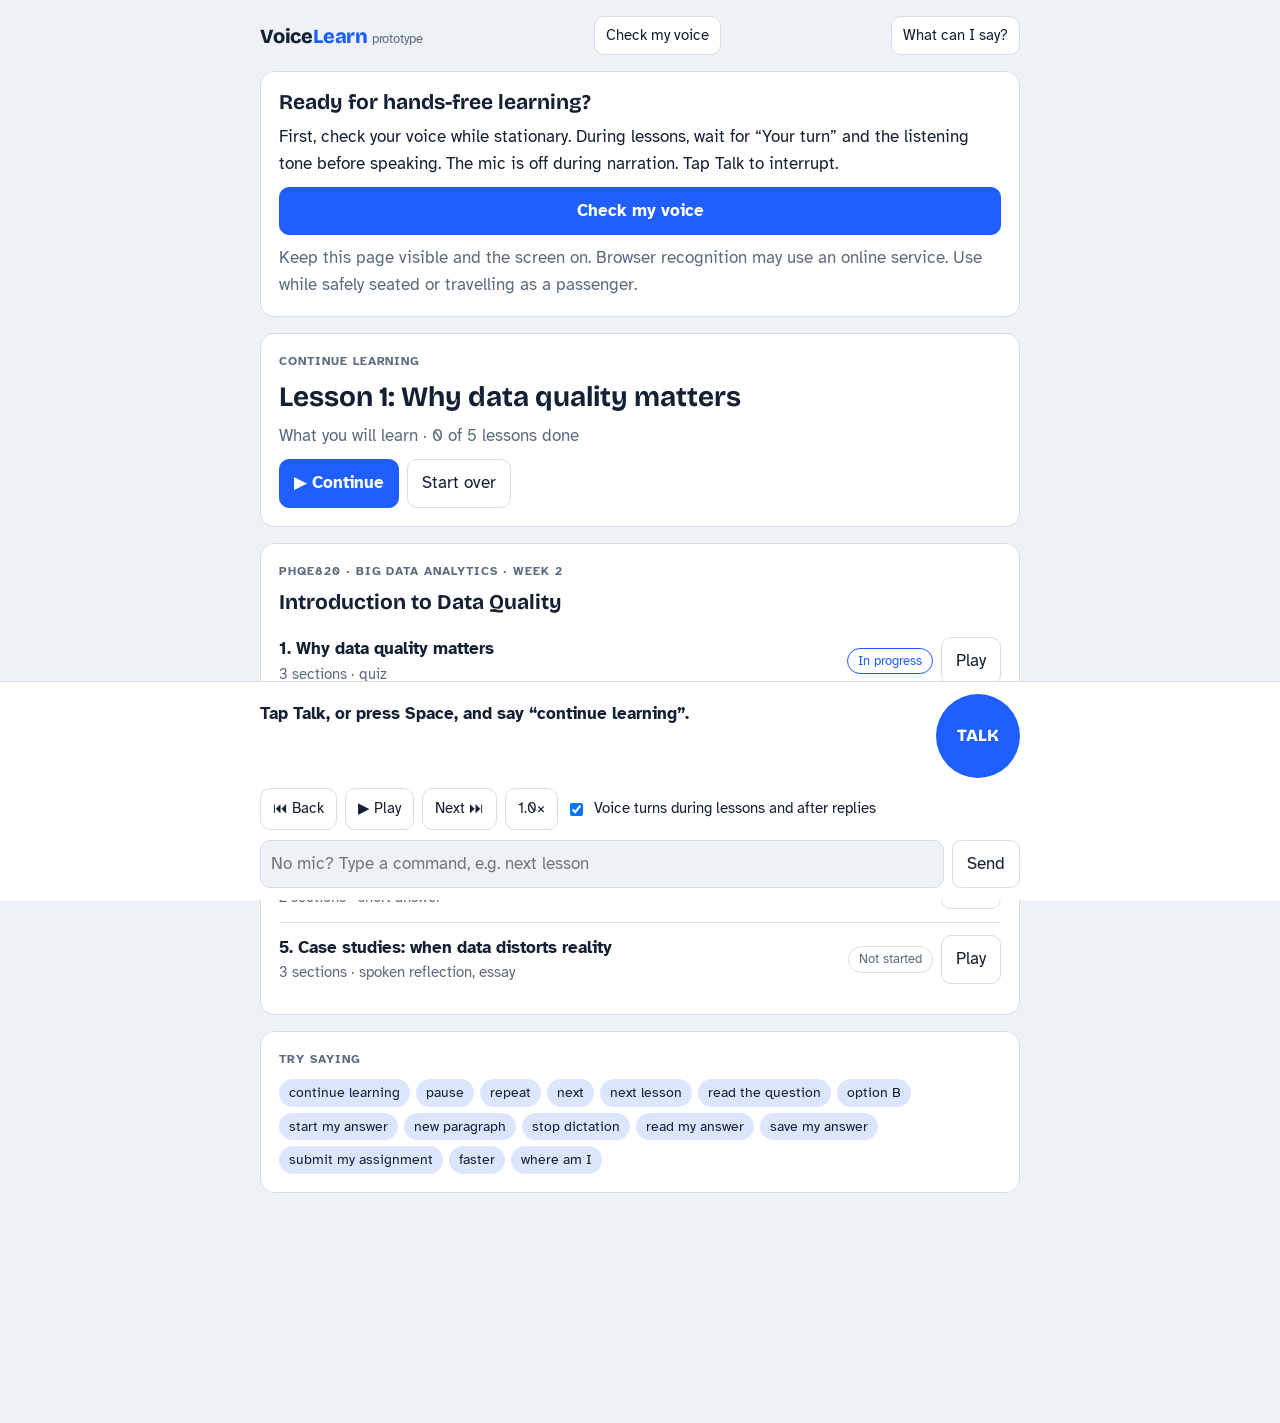
==== index.html @ 9cc75305 "Add files via upload" ====
<!doctype html>
<html lang="en">
<head>
<meta charset="utf-8">
<meta name="viewport" content="width=device-width,initial-scale=1,viewport-fit=cover">
<title>VoiceLearn Prototype</title>
<link rel="stylesheet" href="https://fonts.googleapis.com/css2?family=Atkinson+Hyperlegible:wght@400;700&family=Bricolage+Grotesque:opsz,wght@12..96,600;12..96,800&display=swap">
<link rel="stylesheet" href="scenes.css?v=2">
<style>
/* Layout: one column of content, a fixed "voice dock" at the bottom that owns the mic. */
:root{
  --bg:#EEF2F6; --surface:#FFFFFF; --ink:#142033; --muted:#5B6B82; --line:#D5DDE7;
  --accent:#1F5EFF; --accent-ink:#FFFFFF; --live:#D93A40; --ok:#1E8E5A; --bad:#C4372F; --hl:#DCE6FF;
  --display:"Bricolage Grotesque",system-ui,sans-serif; --body:"Atkinson Hyperlegible",system-ui,sans-serif;
}
@media (prefers-color-scheme:dark){:root:not([data-theme="light"]){
  --bg:#0D131C; --surface:#151D29; --ink:#E8EEF6; --muted:#93A3B8; --line:#263245;
  --accent:#6C9BFF; --accent-ink:#0D131C; --live:#FF6369; --ok:#3DD68C; --bad:#FF7A70; --hl:#1E2C4A; color-scheme:dark}}
:root[data-theme="dark"]{
  --bg:#0D131C; --surface:#151D29; --ink:#E8EEF6; --muted:#93A3B8; --line:#263245;
  --accent:#6C9BFF; --accent-ink:#0D131C; --live:#FF6369; --ok:#3DD68C; --bad:#FF7A70; --hl:#1E2C4A; color-scheme:dark}
*{box-sizing:border-box}
html,body{margin:0}
body{background:var(--bg);color:var(--ink);font:17px/1.55 var(--body);padding:0 16px 230px}
[hidden]{display:none!important}
header{display:flex;align-items:center;justify-content:space-between;gap:12px;max-width:760px;margin:0 auto;padding-block:16px}
.brand{font:800 20px var(--display);letter-spacing:-.01em;cursor:pointer}
.brand span{color:var(--accent)}
main{max-width:760px;margin:0 auto;display:grid;gap:16px}
h1,h2{font-family:var(--display);text-wrap:balance;margin:0;line-height:1.15}
h1{font-size:28px} h2{font-size:21px}
.eyebrow{font-size:12px;text-transform:uppercase;letter-spacing:.08em;color:var(--muted);font-weight:700}
.card{background:var(--surface);border:1px solid var(--line);border-radius:14px;padding:18px;display:grid;gap:10px;min-width:0}
.muted{color:var(--muted)}
button{font:inherit;cursor:pointer;border-radius:10px;border:1px solid var(--line);background:var(--surface);color:var(--ink);padding:10px 14px}
button.primary{background:var(--accent);color:var(--accent-ink);border-color:var(--accent);font-weight:700}
button:focus-visible{outline:3px solid var(--accent);outline-offset:2px}
.row{display:flex;flex-wrap:wrap;gap:8px;align-items:center}
.lesson{display:flex;justify-content:space-between;gap:12px;align-items:center;padding:12px 0;border-top:1px solid var(--line)}
.lesson:first-child{border-top:0}
.pill{font-size:13px;padding:2px 10px;border-radius:99px;border:1px solid var(--line);color:var(--muted);white-space:nowrap}
.pill.done{color:var(--ok);border-color:var(--ok)}
.pill.now{color:var(--accent);border-color:var(--accent)}
/* Player = video mode: the stage fills the screen, the dock shrinks to one row of controls. */
.player{position:relative}
.player .stage{height:max(340px,calc(100dvh - 330px))}
.player .resume{position:absolute;left:50%;bottom:22px;transform:translateX(-50%);width:auto;z-index:5;box-shadow:0 10px 40px rgba(0,0,0,.5)}
body[data-view="player"] #voiceSetup{display:none}
body[data-view="player"] .typed,body[data-view="player"] .transport label{display:none}
body[data-view="player"] .status{white-space:nowrap;overflow:hidden;text-overflow:ellipsis;font-size:15px}
body[data-view="player"] .talk{width:68px;height:68px}
body[data-view="player"]{padding-bottom:170px}
header button{padding:7px 11px;font-size:15px}
.cc{min-height:3.2em;font-size:18px;line-height:1.45;text-align:center;color:var(--ink);padding-inline:8px;text-wrap:balance}
.script span{transition:background .2s}
.script span.on{background:var(--hl);border-radius:4px}
.opts{display:grid;gap:8px}
.opts button{text-align:left;display:flex;gap:10px}
.opts b{font-family:var(--display);color:var(--accent)}
.opts button.right{border-color:var(--ok);box-shadow:inset 0 0 0 1px var(--ok)}
.opts button.wrong{border-color:var(--bad);box-shadow:inset 0 0 0 1px var(--bad)}
select{font:inherit;max-width:100%;padding:10px;border-radius:8px;color:var(--ink);background:var(--surface)}
header{flex-wrap:wrap}
textarea{width:100%;min-height:200px;font:inherit;color:var(--ink);background:var(--bg);border:1px solid var(--line);border-radius:10px;padding:12px;resize:vertical}
.interim{color:var(--muted);font-style:italic;min-height:1.5em}
.chips{display:flex;flex-wrap:wrap;gap:6px}
.chips span{font-size:14px;padding:3px 10px;border-radius:99px;background:var(--hl)}
.confirm{border:2px solid var(--accent)}
.resume{font-size:22px;padding:18px;width:100%}
/* Voice dock */
.dock{position:fixed;left:0;right:0;bottom:0;background:var(--surface);border-top:1px solid var(--line);padding:12px 16px calc(12px + env(safe-area-inset-bottom,0px))}
.dock-in{max-width:760px;margin:0 auto;display:grid;grid-template-columns:1fr auto;gap:10px 16px;align-items:center}
.status{font-weight:700;min-width:0}
.heard{color:var(--muted);font-size:15px;min-height:1.4em;overflow-wrap:anywhere}
.talk{grid-row:span 2;width:84px;height:84px;border-radius:50%;background:var(--accent);color:var(--accent-ink);border:0;display:grid;place-items:center;font-weight:800;font-family:var(--display)}
.talk.live{background:var(--live);animation:pulse 1.2s infinite}
.talk.dict{background:var(--live)}
@keyframes pulse{50%{box-shadow:0 0 0 12px color-mix(in srgb,var(--live) 25%,transparent)}}
@media (prefers-reduced-motion:reduce){.talk.live{animation:none}}
.transport{grid-column:1/-1;display:flex;flex-wrap:wrap;gap:8px}
.transport button{padding:8px 12px;font-size:15px}
.typed{grid-column:1/-1;display:flex;gap:8px}
.typed input{flex:1;min-width:0;font:inherit;padding:8px 10px;border-radius:10px;border:1px solid var(--line);background:var(--bg);color:var(--ink)}
.warn{border-color:var(--bad);color:var(--bad)}
</style>
</head>
<body>
<header>
  <div class="brand" id="brand">Voice<span>Learn</span> <small class="muted" style="font:400 13px var(--body)">prototype</small></div>
  <button id="voiceSetup">Check my voice</button><button id="help">What can I say?</button>
</header>
<main id="main"></main>

<div class="dock">
  <div class="dock-in">
    <div class="status" id="status" role="status" aria-live="polite">Tap Talk, or press Space, and say “continue learning”.</div>
    <button class="talk" id="talk" aria-label="Talk">TALK</button>
    <div class="heard" id="heard"></div>
    <div class="transport">
      <button id="bPrev">⏮ Back</button>
      <button id="bPlay">▶ Play</button>
      <button id="bNext">Next ⏭</button>
      <button id="bRate">1.0×</button>
      <label class="row" style="font-size:15px"><input type="checkbox" id="autoL"> Voice turns during lessons and after replies</label>
    </div>
    <form class="typed" id="typed"><input id="typedIn" placeholder="No mic? Type a command, e.g. next lesson"><button>Send</button></form>
  </div>
</div>

<script src="course.js"></script>
<script src="scenes.js?v=1"></script>
<script src="app.js?v=5"></script>
</body>
</html>
---- scenes.css ----
/* Lesson stage: a "video frame" that builds each section's visual in time with the narration,
   gliding (scrolling) to the newest item. Deliberately dark in both themes, like a video player. */
.stage{
  --st-bg:#0B1426; --st-panel:#13203A; --st-panel2:#182A4A; --st-ink:#EAF0FA; --st-muted:#8EA0BD; --st-line:#24365A;
  --st-accent:#6C9BFF; --st-warm:#FFB84D; --st-bad:#FF6B6B; --st-good:#3DD68C;
  position:relative; height:clamp(360px,62vh,680px); overflow:hidden; border-radius:16px;
  background:radial-gradient(120% 80% at 80% 0%,#16264A 0%,var(--st-bg) 60%); color:var(--st-ink);
  font-family:var(--body,system-ui,sans-serif); isolation:isolate;
}
.stage::before{content:"";position:absolute;inset:0;z-index:-1;opacity:.35;
  background-image:linear-gradient(var(--st-line) 1px,transparent 1px),linear-gradient(90deg,var(--st-line) 1px,transparent 1px);
  background-size:36px 36px;mask-image:linear-gradient(#000,transparent 85%)}
.st-cap{position:absolute;top:12px;left:14px;right:14px;z-index:3;display:flex;justify-content:space-between;gap:10px;
  font-size:12px;letter-spacing:.08em;text-transform:uppercase;color:var(--st-muted);font-weight:700;pointer-events:none}
.st-cap b{color:var(--st-accent)}
.st-cap span:first-child{min-width:0;white-space:nowrap;overflow:hidden;text-overflow:ellipsis}
.st-fade{position:absolute;left:0;right:0;height:56px;z-index:2;pointer-events:none}
.st-fade.t{top:0;height:72px;background:linear-gradient(var(--st-bg) 45%,transparent)}
.st-fade.b{bottom:0;background:linear-gradient(transparent,var(--st-bg))}
.st-track{position:absolute;left:0;right:0;top:0;padding:56px 18px 40vh;display:grid;gap:34px;
  transition:transform 1.1s cubic-bezier(.22,.8,.2,1);will-change:transform}
.st-bar{position:absolute;left:0;bottom:0;height:3px;background:var(--st-accent);z-index:3;transition:width .6s ease;width:0}

/* reveal */
.st-beat,.st-it{opacity:0;transform:translateY(22px);transition:opacity .7s ease,transform .8s cubic-bezier(.22,.8,.2,1)}
.st-beat.in,.st-it.in{opacity:1;transform:none}
.st-beat.dim{opacity:.38}
.st-beat.in .st-it:not(.in){opacity:0}

/* type */
.st-kicker{font-size:13px;letter-spacing:.12em;text-transform:uppercase;color:var(--st-accent);font-weight:700}
.st-h{font-family:var(--display,system-ui);font-weight:800;font-size:clamp(28px,6.5vw,46px);line-height:1.05;margin:6px 0 0;text-wrap:balance}
.st-sub{color:var(--st-muted);margin-top:8px;font-size:17px}
.st-quote{font-family:var(--display,system-ui);font-weight:800;font-size:clamp(26px,6vw,40px);line-height:1.12;text-wrap:balance}
.st-quote em{font-style:normal;color:var(--st-warm)}
.st-note{color:var(--st-muted);font-size:15px}

/* cards grid */
.st-cards{display:grid;grid-template-columns:repeat(auto-fit,minmax(150px,1fr));gap:12px}
.st-card{background:var(--st-panel);border:1px solid var(--st-line);border-radius:14px;padding:14px;display:grid;gap:6px;min-width:0}
.st-card .ic{width:34px;height:34px;border-radius:10px;display:grid;place-items:center;background:var(--st-panel2);color:var(--st-accent)}
.st-card .ic svg{width:20px;height:20px}
.st-card b{font-family:var(--display,system-ui);font-size:19px}
.st-card span{color:var(--st-muted);font-size:15px;line-height:1.35}
.st-card.in{border-color:var(--st-accent);box-shadow:0 0 0 1px var(--st-accent) inset}
.st-card.in.settled{border-color:var(--st-line);box-shadow:none}
.st-chips{display:flex;flex-wrap:wrap;gap:6px}
.st-chips i{font-style:normal;font-size:13px;padding:2px 9px;border-radius:99px;background:var(--st-panel2);color:var(--st-ink)}

/* numbered list (a real sequence) */
.st-list{display:grid;gap:12px;counter-reset:n}
.st-list .st-it{display:grid;grid-template-columns:44px 1fr;gap:12px;align-items:start}
.st-list .st-it::before{counter-increment:n;content:counter(n);font-family:var(--display,system-ui);font-weight:800;font-size:22px;
  width:44px;height:44px;border-radius:50%;display:grid;place-items:center;border:2px solid var(--st-accent);color:var(--st-accent)}
.st-list .st-it b{display:block;font-size:19px}
.st-list .st-it span{color:var(--st-muted);font-size:15px}

/* chain */
.st-chain{display:grid;gap:0}
.st-chain .st-it{background:var(--st-panel);border:1px solid var(--st-line);border-radius:12px;padding:12px 14px;font-weight:700}
.st-chain .st-it.bad{border-color:var(--st-bad);color:#FFD9D9}
.st-chain .arrow{height:30px;display:grid;place-items:center}
.st-chain .arrow svg{width:16px;height:30px;stroke:var(--st-bad);stroke-width:2.5;fill:none;stroke-dasharray:40;stroke-dashoffset:40;transition:stroke-dashoffset .6s .2s ease}
.st-chain .st-it.in + .arrow svg{stroke-dashoffset:0}

/* compare bars */
.st-compare{display:flex;align-items:flex-end;justify-content:center;gap:32px;height:220px;padding-top:10px}
.st-col{display:grid;justify-items:center;gap:8px;width:90px}
.st-col .bar{width:56px;border-radius:12px 12px 4px 4px;background:var(--st-panel2);height:0;transition:height 1.2s cubic-bezier(.22,.8,.2,1);position:relative}
.st-col .val{font-family:var(--display,system-ui);font-weight:800;font-size:26px;font-variant-numeric:tabular-nums}
.st-col .lab{color:var(--st-muted);font-size:14px;text-align:center}
.st-col.bad .bar{background:var(--st-bad)} .st-col.good .bar{background:var(--st-good)}

/* donut */
.st-donut{display:flex;gap:18px;align-items:center;flex-wrap:wrap}
.st-donut svg{width:150px;height:150px;transform:rotate(-90deg)}
.st-donut circle{fill:none;stroke-width:16}
.st-donut .trk{stroke:var(--st-panel2)} .st-donut .arc{stroke:var(--st-bad);stroke-linecap:round;transition:stroke-dashoffset 1.4s cubic-bezier(.22,.8,.2,1)}
.st-donut .big{font-family:var(--display,system-ui);font-weight:800;font-size:44px;color:var(--st-bad);font-variant-numeric:tabular-nums}

/* pair (A vs B) */
.st-pair{display:grid;grid-template-columns:1fr auto 1fr;gap:10px;align-items:center}
.st-pair .box{background:var(--st-panel);border:1px solid var(--st-line);border-radius:12px;padding:12px;min-width:0;overflow-wrap:anywhere}
.st-pair .box small{display:block;color:var(--st-muted);font-size:12px;text-transform:uppercase;letter-spacing:.08em}
.st-pair .rel{font-family:var(--display,system-ui);font-weight:800;font-size:34px;color:var(--st-bad)}

/* record card */
.st-record{font-family:ui-monospace,"JetBrains Mono",Consolas,monospace;background:var(--st-panel);border:1px solid var(--st-line);border-radius:12px;padding:14px;position:relative;font-size:15px;display:grid;gap:4px}
.st-record .bad{color:var(--st-bad);font-weight:700}
.st-stamp{position:absolute;right:12px;top:50%;transform:translateY(-50%) rotate(-10deg) scale(1.6);opacity:0;border:3px solid var(--st-bad);color:var(--st-bad);
  font:800 16px var(--display,system-ui);letter-spacing:.1em;padding:4px 10px;border-radius:8px;transition:all .5s cubic-bezier(.3,1.6,.5,1) .5s}
.in > .st-record .st-stamp,.st-record.in .st-stamp{opacity:1;transform:translateY(-50%) rotate(-10deg) scale(1)}

/* timeline */
.st-time{position:relative;height:90px}
.st-time .line{position:absolute;left:8%;right:8%;top:40px;height:3px;background:var(--st-line)}
.st-time .fill{position:absolute;left:8%;top:40px;height:3px;background:var(--st-warm);width:0;transition:width 2s ease .3s}
.in .st-time .fill{width:84%}
.st-time .pt{position:absolute;top:30px;width:22px;height:22px;border-radius:50%;background:var(--st-panel2);border:3px solid var(--st-warm)}
.st-time .lab{position:absolute;top:62px;font-size:13px;color:var(--st-muted);transform:translateX(-50%);white-space:nowrap}
.st-time .mid{position:absolute;top:6px;left:50%;transform:translateX(-50%);font:800 18px var(--display,system-ui);color:var(--st-warm)}

/* pipeline */
.st-pipe{position:relative;display:grid;gap:12px;padding-left:34px}
.st-pipe::before{content:"";position:absolute;left:13px;top:8px;bottom:8px;width:3px;background:var(--st-line)}
.st-pipe .prog{position:absolute;left:13px;top:8px;width:3px;background:var(--st-accent);height:0;transition:height .8s ease}
.st-pipe .st-it{position:relative;background:var(--st-panel);border:1px solid var(--st-line);border-radius:12px;padding:10px 12px}
.st-pipe .st-it::before{content:attr(data-n);position:absolute;left:-34px;top:8px;width:26px;height:26px;border-radius:50%;background:var(--st-bg);
  border:3px solid var(--st-line);display:grid;place-items:center;font:800 12px var(--display,system-ui);color:var(--st-muted);transition:all .4s}
.st-pipe .st-it.in::before{border-color:var(--st-accent);color:var(--st-ink);background:var(--st-accent)}
.st-pipe .st-it b{font-size:18px} .st-pipe .st-it span{display:block;color:var(--st-muted);font-size:14px}

/* mini charts */
.st-minis{display:grid;grid-template-columns:repeat(3,1fr);gap:10px}
.st-mini{background:var(--st-panel);border:1px solid var(--st-line);border-radius:12px;padding:10px;display:grid;gap:6px;min-width:0}
.st-mini small{color:var(--st-muted);font-size:12px}
.st-mini svg{width:100%;height:60px}
.st-mini .draw{fill:none;stroke:var(--st-warm);stroke-width:2.5;stroke-dasharray:300;stroke-dashoffset:300;transition:stroke-dashoffset 1.6s ease .2s}
.st-mini.in .draw{stroke-dashoffset:0}
.st-mini rect{transition:height .9s cubic-bezier(.22,.8,.2,1),y .9s cubic-bezier(.22,.8,.2,1)}

/* merge */
.st-merge{display:grid;grid-template-columns:1fr 60px 1fr;align-items:center;gap:6px}
.st-merge .srcs{display:grid;gap:8px}
.st-merge .src{background:var(--st-panel);border:1px solid var(--st-line);border-radius:10px;padding:8px 10px;font-weight:700;text-align:center}
.st-merge svg{width:60px;height:130px;fill:none;stroke:var(--st-accent);stroke-width:2;stroke-dasharray:120;stroke-dashoffset:120;transition:stroke-dashoffset 1s ease}
.st-merge.in svg{stroke-dashoffset:0}
.st-merge .out{background:var(--st-panel2);border:2px dashed var(--st-bad);border-radius:12px;padding:12px;text-align:center;font-weight:700}

/* formula */
.st-frac{display:grid;justify-items:center;gap:4px;font-family:var(--display,system-ui);font-weight:800;font-size:clamp(24px,6vw,34px)}
.st-frac hr{width:min(320px,80%);border:0;border-top:3px solid var(--st-ink);margin:2px 0}
.st-frac .tag{font:700 13px var(--body,system-ui);padding:2px 8px;border-radius:99px;margin-left:6px;vertical-align:middle;opacity:0;transition:opacity .5s .4s}
.st-frac .tag.down{background:var(--st-bad);color:#1a0505} .st-frac .tag.up{background:var(--st-warm);color:#1a1205}
.st-frac.show-tags .tag{opacity:1}
.st-vs{display:grid;grid-template-columns:1fr 1fr;gap:12px}
.st-vs .box{border-radius:14px;padding:14px;background:var(--st-panel);border:1px solid var(--st-line);display:grid;gap:4px;justify-items:start}
.st-vs .arr{font:800 40px var(--display,system-ui);line-height:1}
.st-vs .good .arr{color:var(--st-good)} .st-vs .bad .arr{color:var(--st-bad)}

/* route */
.st-route svg{width:100%;height:auto;display:block}
.st-route .path{fill:none;stroke:var(--st-line);stroke-width:4;stroke-linecap:round}
.st-route .live{fill:none;stroke:var(--st-accent);stroke-width:4;stroke-linecap:round;stroke-dasharray:6 10}
.st-route .dot{fill:var(--st-accent);transition:opacity .5s}
.st-route .gone{fill:none;stroke:var(--st-bad);stroke-width:2;stroke-dasharray:3 3}
.st-route.broken .dot.miss{opacity:0}

/* stack */
.st-stack{display:grid;gap:8px;max-width:420px;margin:0 auto;width:100%}
.st-stack .st-it{border-radius:12px;padding:14px;text-align:center;font-weight:800;font-family:var(--display,system-ui);font-size:19px}
.st-stack .top{background:var(--st-panel2);border:1px solid var(--st-line)}
.st-stack .base{background:var(--st-accent);color:#08122A;font-size:22px;padding:18px}
.st-stack .crown{background:transparent;border:2px solid var(--st-warm);color:var(--st-warm)}

.st-row{display:flex;flex-wrap:wrap;gap:10px}
@media (prefers-reduced-motion:reduce){.st-track,.st-beat,.st-it,.st-col .bar,.st-donut .arc,.st-time .fill{transition:none!important}}
@media (max-width:420px){.st-minis{grid-template-columns:1fr 1fr}.st-pair{grid-template-columns:1fr}.st-pair .rel{text-align:center}}
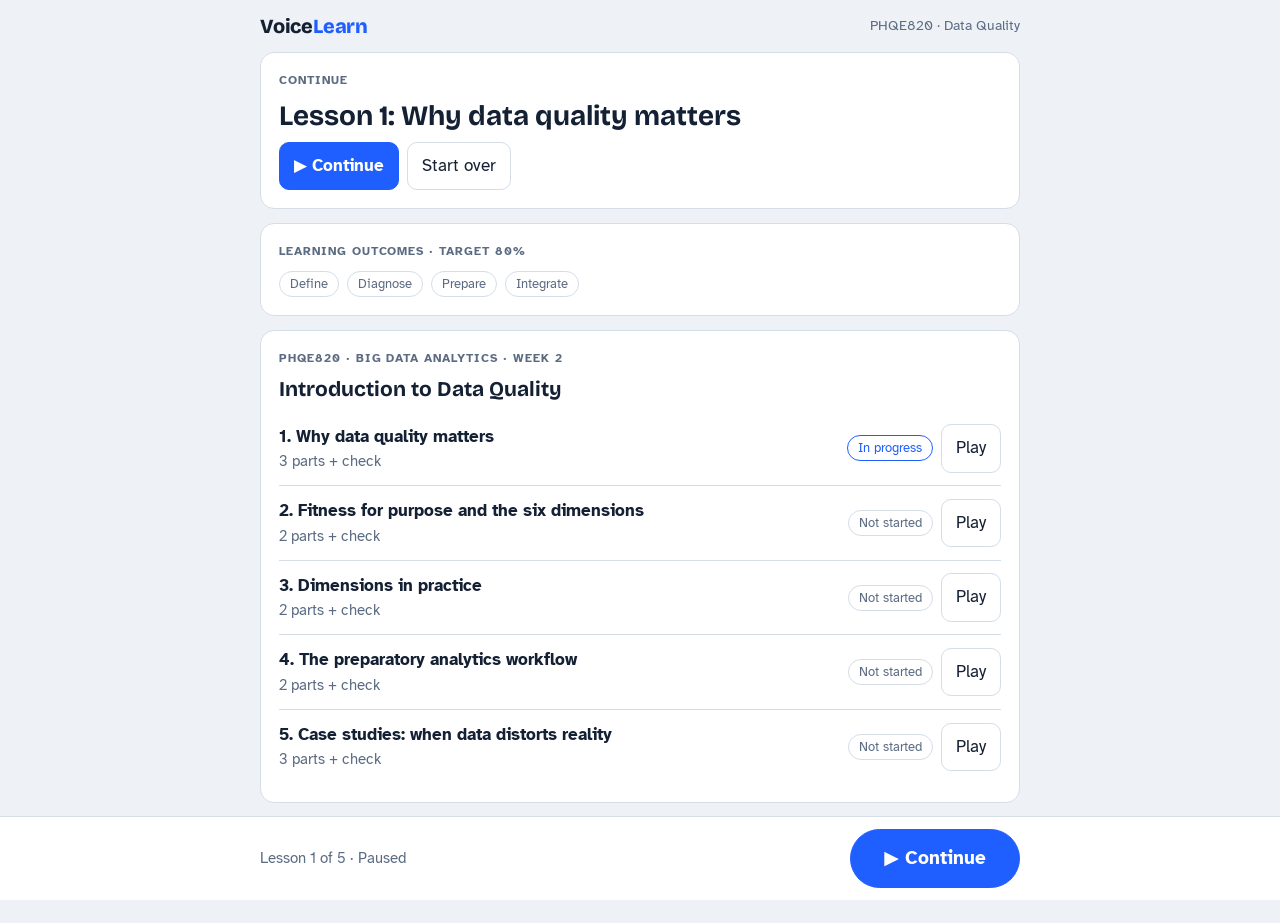
==== commit c7d34811: "Add files via upload" ====
--- a/index.html
+++ b/index.html
@@ -5,28 +5,28 @@
 <meta name="viewport" content="width=device-width,initial-scale=1,viewport-fit=cover">
 <title>VoiceLearn Prototype</title>
 <link rel="stylesheet" href="https://fonts.googleapis.com/css2?family=Atkinson+Hyperlegible:wght@400;700&family=Bricolage+Grotesque:opsz,wght@12..96,600;12..96,800&display=swap">
-<link rel="stylesheet" href="scenes.css?v=2">
+<link rel="stylesheet" href="scenes.css?v=5">
 <style>
-/* Layout: one column of content, a fixed "voice dock" at the bottom that owns the mic. */
+/* Narrated presentation: the stage plays like a video; one Pause/Continue control. */
 :root{
   --bg:#EEF2F6; --surface:#FFFFFF; --ink:#142033; --muted:#5B6B82; --line:#D5DDE7;
-  --accent:#1F5EFF; --accent-ink:#FFFFFF; --live:#D93A40; --ok:#1E8E5A; --bad:#C4372F; --hl:#DCE6FF;
+  --accent:#1F5EFF; --accent-ink:#FFFFFF; --ok:#1E8E5A; --warn:#B26A00;
   --display:"Bricolage Grotesque",system-ui,sans-serif; --body:"Atkinson Hyperlegible",system-ui,sans-serif;
 }
 @media (prefers-color-scheme:dark){:root:not([data-theme="light"]){
   --bg:#0D131C; --surface:#151D29; --ink:#E8EEF6; --muted:#93A3B8; --line:#263245;
-  --accent:#6C9BFF; --accent-ink:#0D131C; --live:#FF6369; --ok:#3DD68C; --bad:#FF7A70; --hl:#1E2C4A; color-scheme:dark}}
+  --accent:#6C9BFF; --accent-ink:#0D131C; --ok:#3DD68C; --warn:#FFB84D; color-scheme:dark}}
 :root[data-theme="dark"]{
   --bg:#0D131C; --surface:#151D29; --ink:#E8EEF6; --muted:#93A3B8; --line:#263245;
-  --accent:#6C9BFF; --accent-ink:#0D131C; --live:#FF6369; --ok:#3DD68C; --bad:#FF7A70; --hl:#1E2C4A; color-scheme:dark}
+  --accent:#6C9BFF; --accent-ink:#0D131C; --ok:#3DD68C; --warn:#FFB84D; color-scheme:dark}
 *{box-sizing:border-box}
 html,body{margin:0}
-body{background:var(--bg);color:var(--ink);font:17px/1.55 var(--body);padding:0 16px 230px}
+body{background:var(--bg);color:var(--ink);font:17px/1.55 var(--body);padding:0 16px 120px}
 [hidden]{display:none!important}
-header{display:flex;align-items:center;justify-content:space-between;gap:12px;max-width:760px;margin:0 auto;padding-block:16px}
-.brand{font:800 20px var(--display);letter-spacing:-.01em;cursor:pointer}
+header{display:flex;align-items:center;justify-content:space-between;gap:12px;max-width:760px;margin:0 auto;padding-block:14px}
+.brand{font:800 20px var(--display);letter-spacing:-.01em;cursor:pointer;background:none;border:0;padding:0;color:var(--ink)}
 .brand span{color:var(--accent)}
-main{max-width:760px;margin:0 auto;display:grid;gap:16px}
+main{max-width:760px;margin:0 auto;display:grid;gap:14px}
 h1,h2{font-family:var(--display);text-wrap:balance;margin:0;line-height:1.15}
 h1{font-size:28px} h2{font-size:21px}
 .eyebrow{font-size:12px;text-transform:uppercase;letter-spacing:.08em;color:var(--muted);font-weight:700}
@@ -35,80 +35,36 @@
 button{font:inherit;cursor:pointer;border-radius:10px;border:1px solid var(--line);background:var(--surface);color:var(--ink);padding:10px 14px}
 button.primary{background:var(--accent);color:var(--accent-ink);border-color:var(--accent);font-weight:700}
 button:focus-visible{outline:3px solid var(--accent);outline-offset:2px}
-.row{display:flex;flex-wrap:wrap;gap:8px;align-items:center}
 .lesson{display:flex;justify-content:space-between;gap:12px;align-items:center;padding:12px 0;border-top:1px solid var(--line)}
 .lesson:first-child{border-top:0}
 .pill{font-size:13px;padding:2px 10px;border-radius:99px;border:1px solid var(--line);color:var(--muted);white-space:nowrap}
 .pill.done{color:var(--ok);border-color:var(--ok)}
 .pill.now{color:var(--accent);border-color:var(--accent)}
-/* Player = video mode: the stage fills the screen, the dock shrinks to one row of controls. */
-.player{position:relative}
-.player .stage{height:max(340px,calc(100dvh - 330px))}
-.player .resume{position:absolute;left:50%;bottom:22px;transform:translateX(-50%);width:auto;z-index:5;box-shadow:0 10px 40px rgba(0,0,0,.5)}
-body[data-view="player"] #voiceSetup{display:none}
-body[data-view="player"] .typed,body[data-view="player"] .transport label{display:none}
-body[data-view="player"] .status{white-space:nowrap;overflow:hidden;text-overflow:ellipsis;font-size:15px}
-body[data-view="player"] .talk{width:68px;height:68px}
-body[data-view="player"]{padding-bottom:170px}
-header button{padding:7px 11px;font-size:15px}
-.cc{min-height:3.2em;font-size:18px;line-height:1.45;text-align:center;color:var(--ink);padding-inline:8px;text-wrap:balance}
-.script span{transition:background .2s}
-.script span.on{background:var(--hl);border-radius:4px}
-.opts{display:grid;gap:8px}
-.opts button{text-align:left;display:flex;gap:10px}
-.opts b{font-family:var(--display);color:var(--accent)}
-.opts button.right{border-color:var(--ok);box-shadow:inset 0 0 0 1px var(--ok)}
-.opts button.wrong{border-color:var(--bad);box-shadow:inset 0 0 0 1px var(--bad)}
-select{font:inherit;max-width:100%;padding:10px;border-radius:8px;color:var(--ink);background:var(--surface)}
-header{flex-wrap:wrap}
-textarea{width:100%;min-height:200px;font:inherit;color:var(--ink);background:var(--bg);border:1px solid var(--line);border-radius:10px;padding:12px;resize:vertical}
-.interim{color:var(--muted);font-style:italic;min-height:1.5em}
-.chips{display:flex;flex-wrap:wrap;gap:6px}
-.chips span{font-size:14px;padding:3px 10px;border-radius:99px;background:var(--hl)}
-.confirm{border:2px solid var(--accent)}
-.resume{font-size:22px;padding:18px;width:100%}
-/* Voice dock */
-.dock{position:fixed;left:0;right:0;bottom:0;background:var(--surface);border-top:1px solid var(--line);padding:12px 16px calc(12px + env(safe-area-inset-bottom,0px))}
-.dock-in{max-width:760px;margin:0 auto;display:grid;grid-template-columns:1fr auto;gap:10px 16px;align-items:center}
-.status{font-weight:700;min-width:0}
-.heard{color:var(--muted);font-size:15px;min-height:1.4em;overflow-wrap:anywhere}
-.talk{grid-row:span 2;width:84px;height:84px;border-radius:50%;background:var(--accent);color:var(--accent-ink);border:0;display:grid;place-items:center;font-weight:800;font-family:var(--display)}
-.talk.live{background:var(--live);animation:pulse 1.2s infinite}
-.talk.dict{background:var(--live)}
-@keyframes pulse{50%{box-shadow:0 0 0 12px color-mix(in srgb,var(--live) 25%,transparent)}}
-@media (prefers-reduced-motion:reduce){.talk.live{animation:none}}
-.transport{grid-column:1/-1;display:flex;flex-wrap:wrap;gap:8px}
-.transport button{padding:8px 12px;font-size:15px}
-.typed{grid-column:1/-1;display:flex;gap:8px}
-.typed input{flex:1;min-width:0;font:inherit;padding:8px 10px;border-radius:10px;border:1px solid var(--line);background:var(--bg);color:var(--ink)}
-.warn{border-color:var(--bad);color:var(--bad)}
+.pill.warn{color:var(--warn);border-color:var(--warn)}
+.row{display:flex;flex-wrap:wrap;gap:8px;align-items:center}
+.player .stage{height:max(340px,calc(100dvh - 250px))}
+.cc{min-height:3.2em;font-size:18px;line-height:1.45;text-align:center;padding-inline:8px;text-wrap:balance}
+.bar{position:fixed;left:0;right:0;bottom:0;background:var(--surface);border-top:1px solid var(--line);
+  padding:12px 16px calc(12px + env(safe-area-inset-bottom,0px))}
+.bar-in{max-width:760px;margin:0 auto;display:flex;align-items:center;gap:14px}
+.bar .status{flex:1;min-width:0;font-size:15px;color:var(--muted);white-space:nowrap;overflow:hidden;text-overflow:ellipsis}
+#toggle{min-width:170px;padding:14px 22px;font-size:19px;border-radius:99px}
 </style>
 </head>
 <body>
 <header>
-  <div class="brand" id="brand">Voice<span>Learn</span> <small class="muted" style="font:400 13px var(--body)">prototype</small></div>
-  <button id="voiceSetup">Check my voice</button><button id="help">What can I say?</button>
+  <button class="brand" id="home" aria-label="Course home">Voice<span>Learn</span></button>
+  <span class="muted" style="font-size:14px">PHQE820 · Data Quality</span>
 </header>
 <main id="main"></main>
-
-<div class="dock">
-  <div class="dock-in">
-    <div class="status" id="status" role="status" aria-live="polite">Tap Talk, or press Space, and say “continue learning”.</div>
-    <button class="talk" id="talk" aria-label="Talk">TALK</button>
-    <div class="heard" id="heard"></div>
-    <div class="transport">
-      <button id="bPrev">⏮ Back</button>
-      <button id="bPlay">▶ Play</button>
-      <button id="bNext">Next ⏭</button>
-      <button id="bRate">1.0×</button>
-      <label class="row" style="font-size:15px"><input type="checkbox" id="autoL"> Voice turns during lessons and after replies</label>
-    </div>
-    <form class="typed" id="typed"><input id="typedIn" placeholder="No mic? Type a command, e.g. next lesson"><button>Send</button></form>
-  </div>
-</div>
+<div class="bar"><div class="bar-in">
+  <div class="status" id="status" role="status">Ready</div>
+  <button class="primary" id="toggle">▶ Continue</button>
+</div></div>
 
 <script src="course.js"></script>
-<script src="scenes.js?v=1"></script>
-<script src="app.js?v=5"></script>
+<script src="adaptive.js?v=1"></script>
+<script src="scenes.js?v=5"></script>
+<script src="player.js?v=4"></script>
 </body>
 </html>
--- a/scenes.css
+++ b/scenes.css
@@ -154,5 +154,38 @@
 .st-stack .crown{background:transparent;border:2px solid var(--st-warm);color:var(--st-warm)}
 
 .st-row{display:flex;flex-wrap:wrap;gap:10px}
+
+/* quiz */
+.st-opts{display:grid;gap:10px}
+.st-opt{display:grid;grid-template-columns:38px 1fr;gap:12px;align-items:center;text-align:left;width:100%;font:inherit;color:var(--st-ink);
+  background:var(--st-panel);border:1px solid var(--st-line);border-radius:12px;padding:10px 12px;cursor:pointer;transition:border-color .3s,background .3s,opacity .3s,transform .8s cubic-bezier(.22,.8,.2,1)}
+.st-opt b{font:800 18px var(--display,system-ui);width:38px;height:38px;border-radius:50%;display:grid;place-items:center;background:var(--st-panel2);color:var(--st-accent)}
+.st-opt.picked{border-color:var(--st-warm);box-shadow:0 0 0 1px var(--st-warm) inset}
+.st-opt.right{border-color:var(--st-good);background:color-mix(in srgb,var(--st-good) 16%,var(--st-panel));box-shadow:0 0 0 1px var(--st-good) inset}
+.st-opt.right b{background:var(--st-good);color:#06210f}
+.st-track:has(.st-opt.right) .st-opt:not(.right){opacity:.45}
+.st-clock{height:6px;border-radius:99px;background:var(--st-panel2);overflow:hidden}
+.st-clock i{display:block;height:100%;width:100%;background:var(--st-warm);transform-origin:left;transform:scaleX(0)}
+.st-clock.run i{animation:stclock var(--dur,6s) linear forwards}
+.st-clock.paused i{animation-play-state:paused}
+@keyframes stclock{from{transform:scaleX(1)}to{transform:scaleX(0)}}
+.st-opt:not(.in){pointer-events:none}
+button.st-card{font:inherit;color:var(--st-ink);text-align:left;cursor:pointer;width:100%}
+button.st-card:hover{border-color:var(--st-accent)}
+.st-opt:disabled{cursor:default}
+.st-opt.picked{border-color:var(--st-bad);box-shadow:0 0 0 1px var(--st-bad) inset}
+/* results */
+.st-score{display:flex;align-items:baseline;gap:12px;font:800 clamp(56px,16vw,88px)/1 var(--display,system-ui);font-variant-numeric:tabular-nums}
+.st-score.good span{color:var(--st-good)} .st-score.bad span{color:var(--st-warm)}
+.st-score small{font:700 15px var(--body,system-ui);color:var(--st-muted)}
+.st-los{display:grid;gap:14px}
+.st-lo-h{display:flex;justify-content:space-between;gap:10px;font-size:16px}
+.st-lo-h span{color:var(--st-muted);font-variant-numeric:tabular-nums}
+.st-lo-t{position:relative;height:12px;border-radius:99px;background:var(--st-panel2);margin-top:6px}
+.st-lo-t i{position:absolute;left:0;top:0;bottom:0;border-radius:99px;width:0;transition:width 1.2s cubic-bezier(.22,.8,.2,1) .3s}
+.st-lo.in .st-lo-t i{width:var(--w)}
+.st-lo-t i.good{background:var(--st-good)} .st-lo-t i.bad{background:var(--st-warm)}
+.st-lo-t em{position:absolute;top:-5px;bottom:-5px;width:2px;background:var(--st-ink);opacity:.7}
+.st-task{background:var(--st-panel);border:1px solid var(--st-line);border-left:0;border-radius:14px;padding:16px;font-size:18px;line-height:1.45}
 @media (prefers-reduced-motion:reduce){.st-track,.st-beat,.st-it,.st-col .bar,.st-donut .arc,.st-time .fill{transition:none!important}}
 @media (max-width:420px){.st-minis{grid-template-columns:1fr 1fr}.st-pair{grid-template-columns:1fr}.st-pair .rel{text-align:center}}
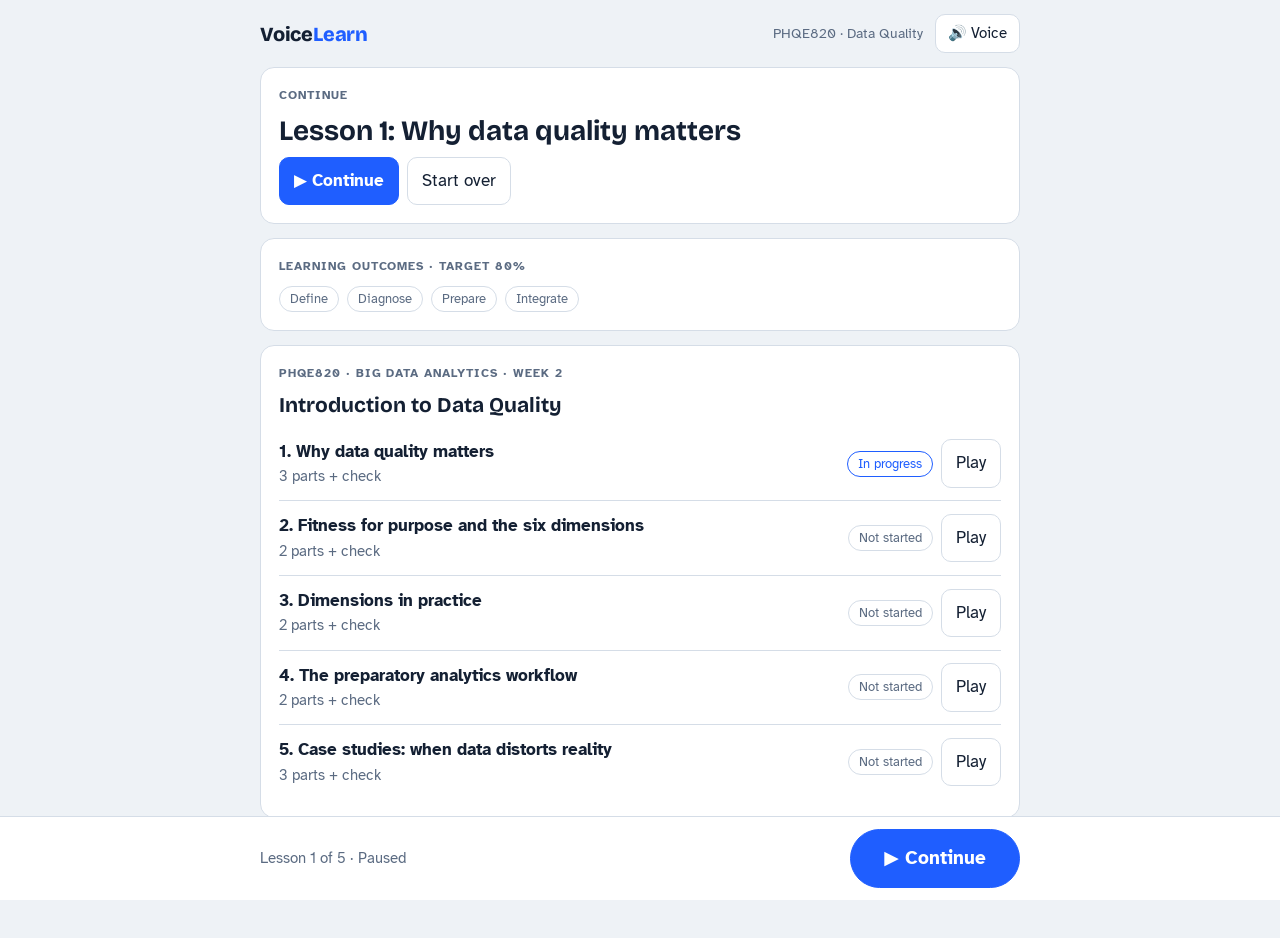
==== commit d7dd18f5: "Add files via upload" ====
--- a/index.html
+++ b/index.html
@@ -48,23 +48,42 @@
   padding:12px 16px calc(12px + env(safe-area-inset-bottom,0px))}
 .bar-in{max-width:760px;margin:0 auto;display:flex;align-items:center;gap:14px}
 .bar .status{flex:1;min-width:0;font-size:15px;color:var(--muted);white-space:nowrap;overflow:hidden;text-overflow:ellipsis}
+.hdr-course{font-size:14px;margin-left:auto;white-space:nowrap;overflow:hidden;text-overflow:ellipsis;min-width:0}
+.vbtn{padding:7px 12px;font-size:15px;white-space:nowrap}
+.vpanel{position:fixed;z-index:20;left:16px;right:16px;top:calc(64px + env(safe-area-inset-top,0px));max-width:420px;margin-left:auto;
+  box-shadow:0 20px 60px rgba(0,0,0,.35)}
+.vpanel select,.vpanel input[type=range]{width:100%;font:inherit}
+.vpanel select{padding:10px;border-radius:10px;border:1px solid var(--line);background:var(--bg);color:var(--ink)}
+.vpanel input[type=range]{accent-color:var(--accent)}
+.send{margin-top:6px}
+.fld{display:grid;gap:4px;font-size:15px;color:var(--muted)}
+.fld input{font:inherit;color:var(--ink);background:var(--bg);border:1px solid var(--line);border-radius:10px;padding:10px 12px;width:100%}
 #toggle{min-width:170px;padding:14px 22px;font-size:19px;border-radius:99px}
 </style>
 </head>
 <body>
 <header>
   <button class="brand" id="home" aria-label="Course home">Voice<span>Learn</span></button>
-  <span class="muted" style="font-size:14px">PHQE820 · Data Quality</span>
+  <span class="muted hdr-course">PHQE820 · Data Quality</span>
+  <button id="vBtn" class="vbtn" aria-label="Voice and speed settings">🔊 Voice</button>
 </header>
+<div class="vpanel card" id="vPanel" hidden>
+  <div class="row" style="justify-content:space-between"><b>Voice &amp; speed</b><button id="vClose" aria-label="Close">✕</button></div>
+  <label class="fld">Voice<select id="vVoice"></select></label>
+  <label class="fld">Speed <output id="vRateOut">1×</output><input id="vRate" type="range" min="0.75" max="2" step="0.25" value="1"></label>
+  <div class="row muted" style="justify-content:space-between;font-size:13px"><span>0.75×</span><span>1×</span><span>1.5×</span><span>2×</span></div>
+  <button id="vTest">▶ Test voice</button>
+  <div class="muted" style="font-size:13px">Voices come from your phone. More can be added in your phone's text-to-speech settings.</div>
+</div>
 <main id="main"></main>
 <div class="bar"><div class="bar-in">
   <div class="status" id="status" role="status">Ready</div>
   <button class="primary" id="toggle">▶ Continue</button>
 </div></div>
 
-<script src="course.js"></script>
+<script src="course.js?v=2"></script>
 <script src="adaptive.js?v=1"></script>
 <script src="scenes.js?v=5"></script>
-<script src="player.js?v=4"></script>
+<script src="player.js?v=7"></script>
 </body>
 </html>
